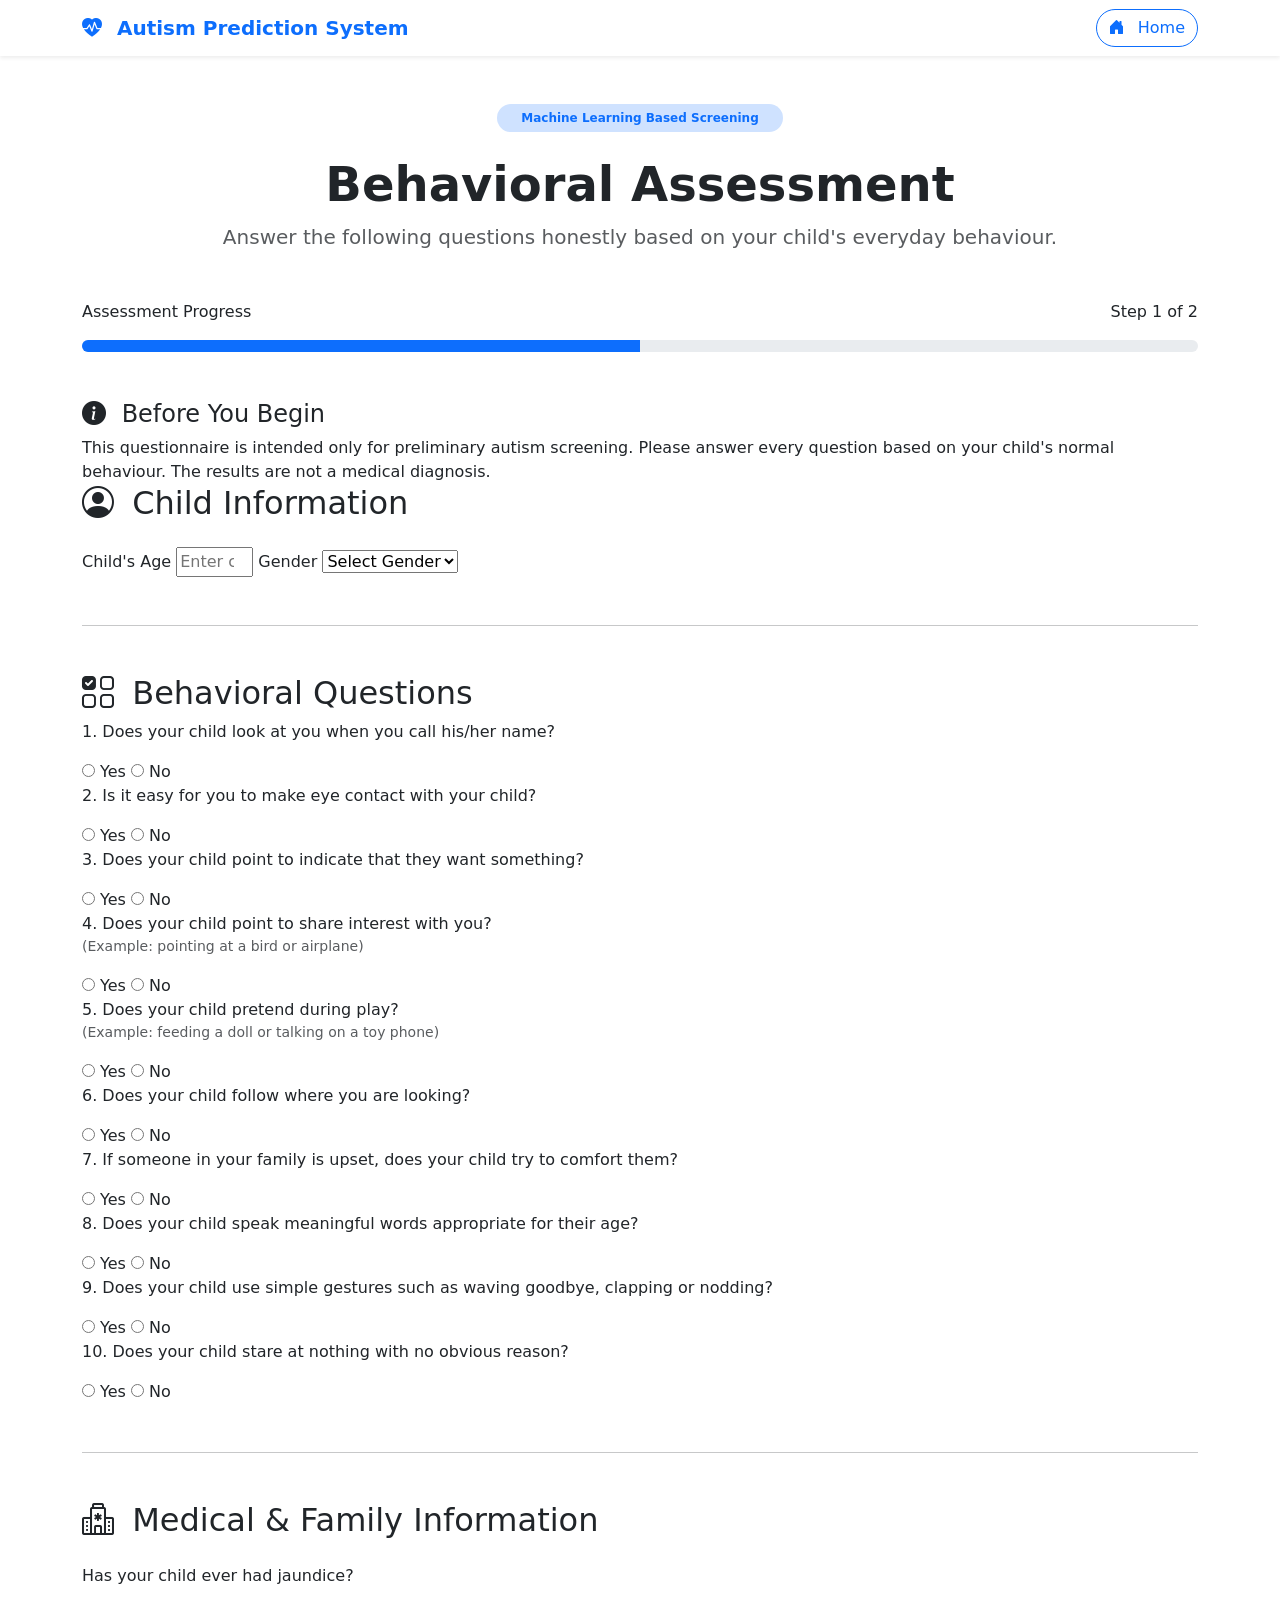
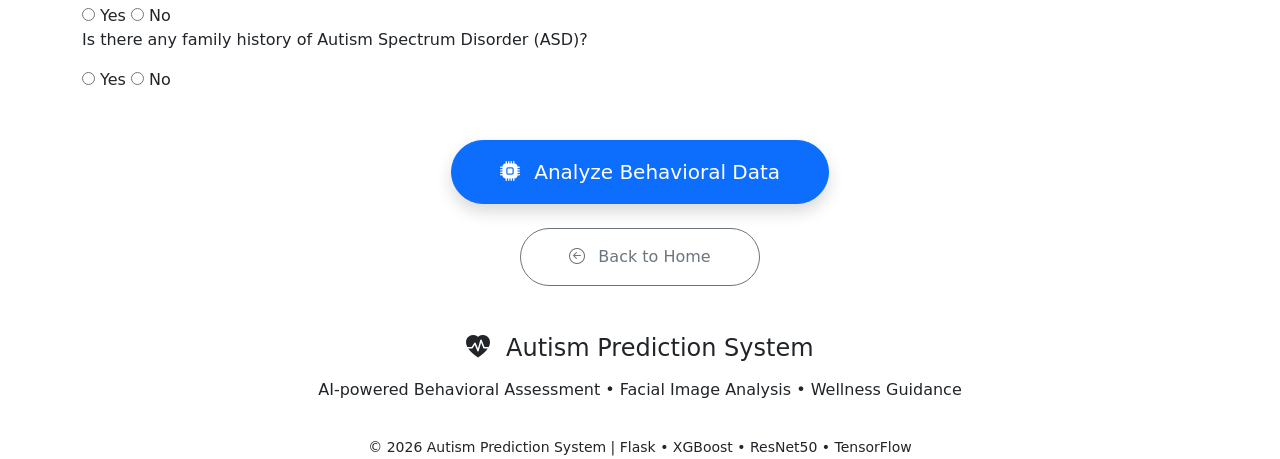
==== templates/questionnaire.html @ da72fbe8 "Initial commit" ====
<!DOCTYPE html>
<html lang="en">

<head>

<meta charset="UTF-8">

<meta name="viewport" content="width=device-width, initial-scale=1.0">

<title>Behavioral Assessment</title>

<link href="https://cdn.jsdelivr.net/npm/bootstrap@5.3.3/dist/css/bootstrap.min.css" rel="stylesheet">

<link rel="stylesheet"
href="https://cdn.jsdelivr.net/npm/bootstrap-icons@1.11.3/font/bootstrap-icons.min.css">

<link href="https://fonts.googleapis.com/css2?family=Poppins:wght@300;400;500;600;700;800&display=swap"
rel="stylesheet">

<link rel="stylesheet"
href="{{ url_for('static', filename='css/style.css') }}">

</head>

<body>

<!-- =========================
        NAVBAR
========================= -->

<nav class="navbar navbar-expand-lg bg-white shadow-sm sticky-top">

<div class="container">

<a class="navbar-brand fw-bold text-primary" href="/">

<i class="bi bi-heart-pulse-fill me-2"></i>

Autism Prediction System

</a>

<a href="/" class="btn btn-outline-primary rounded-pill">

<i class="bi bi-house-door-fill me-2"></i>

Home

</a>

</div>

</nav>

<!-- =========================
        HEADER
========================= -->

<section class="py-5">

<div class="container">

<div class="text-center">

<span class="badge bg-primary-subtle text-primary rounded-pill px-4 py-2">

Machine Learning Based Screening

</span>

<h1 class="display-5 fw-bold mt-4">

Behavioral Assessment

</h1>

<p class="text-muted fs-5">

Answer the following questions honestly based on your child's everyday behaviour.

</p>

</div>

<!-- Progress -->

<div class="result-card mt-5">

<div class="d-flex justify-content-between">

<span>

Assessment Progress

</span>

<span>

Step 1 of 2

</span>

</div>

<div class="progress mt-3" style="height:12px;">

<div class="progress-bar bg-primary"

style="width:50%;">

</div>

</div>

</div>

<!-- Information -->

<div class="info-box mt-5">

<h4>

<i class="bi bi-info-circle-fill me-2"></i>

Before You Begin

</h4>

<p class="mb-0">

This questionnaire is intended only for preliminary autism screening.
Please answer every question based on your child's normal behaviour.
The results are not a medical diagnosis.

</p>

</div>

<!-- =========================
        FORM
========================= -->

<form action="/behavioral-result" method="POST">

<h2 class="mb-4">

<i class="bi bi-person-circle me-2"></i>

Child Information

</h2>

<label>

Child's Age

</label>

<input
type="number"
name="Age"
placeholder="Enter child's age"
min="1"
max="18"
required>

<label>

Gender

</label>

<select name="Sex" required>

<option value="">

Select Gender

</option>

<option value="m">

Male

</option>

<option value="f">

Female

</option>

</select>

<hr class="my-5">

<h2>

<i class="bi bi-ui-checks-grid me-2"></i>

Behavioral Questions

</h2>

<!-- Question 1 -->

<div class="question-box">

<label>

1. Does your child look at you when you call his/her name?

</label>

<div class="mt-3">

<input type="radio" name="A1" value="1" required>

Yes

<input type="radio" name="A1" value="0">

No

</div>

</div>

<!-- Question 2 -->

<div class="question-box">

<label>

2. Is it easy for you to make eye contact with your child?

</label>

<div class="mt-3">

<input type="radio" name="A2" value="1" required>

Yes

<input type="radio" name="A2" value="0">

No

</div>

</div>

<!-- Question 3 -->

<div class="question-box">

<label>

3. Does your child point to indicate that they want something?

</label>

<div class="mt-3">

<input type="radio" name="A3" value="1" required>

Yes

<input type="radio" name="A3" value="0">

No

</div>

</div>

<!-- Question 4 -->

<div class="question-box">

<label>

4. Does your child point to share interest with you?

<small class="d-block text-muted">

(Example: pointing at a bird or airplane)

</small>

</label>

<div class="mt-3">

<input type="radio" name="A4" value="1" required>

Yes

<input type="radio" name="A4" value="0">

No

</div>

</div>

<!-- Question 5 -->

<div class="question-box">

<label>

5. Does your child pretend during play?

<small class="d-block text-muted">

(Example: feeding a doll or talking on a toy phone)

</small>

</label>

<div class="mt-3">

<input type="radio" name="A5" value="1" required>

Yes

<input type="radio" name="A5" value="0">

No

</div>

</div>
<!-- Question 6 -->

<div class="question-box">

<label>

6. Does your child follow where you are looking?

</label>

<div class="mt-3">

<input type="radio" name="A6" value="1" required>

Yes

<input type="radio" name="A6" value="0">

No

</div>

</div>

<!-- Question 7 -->

<div class="question-box">

<label>

7. If someone in your family is upset, does your child try to comfort them?

</label>

<div class="mt-3">

<input type="radio" name="A7" value="1" required>

Yes

<input type="radio" name="A7" value="0">

No

</div>

</div>

<!-- Question 8 -->

<div class="question-box">

<label>

8. Does your child speak meaningful words appropriate for their age?

</label>

<div class="mt-3">

<input type="radio" name="A8" value="1" required>

Yes

<input type="radio" name="A8" value="0">

No

</div>

</div>

<!-- Question 9 -->

<div class="question-box">

<label>

9. Does your child use simple gestures such as waving goodbye,
clapping or nodding?

</label>

<div class="mt-3">

<input type="radio" name="A9" value="1" required>

Yes

<input type="radio" name="A9" value="0">

No

</div>

</div>

<!-- Question 10 -->

<div class="question-box">

<label>

10. Does your child stare at nothing with no obvious reason?

</label>

<div class="mt-3">

<input type="radio" name="A10" value="1" required>

Yes

<input type="radio" name="A10" value="0">

No

</div>

</div>

<hr class="my-5">

<h2 class="mb-4">

<i class="bi bi-hospital me-2"></i>

Medical & Family Information

</h2>

<div class="question-box">

<label>

Has your child ever had jaundice?

</label>

<div class="mt-3">

<input type="radio"
name="Jauundice"
value="yes"
required>

Yes

<input type="radio"
name="Jauundice"
value="no">

No

</div>

</div>

<div class="question-box">

<label>

Is there any family history of Autism Spectrum Disorder (ASD)?

</label>

<div class="mt-3">

<input type="radio"
name="Family_ASD"
value="yes"
required>

Yes

<input type="radio"
name="Family_ASD"
value="no">

No

</div>

</div>

<div class="text-center mt-5">

<button
class="btn btn-primary btn-lg rounded-pill px-5 py-3 shadow"
type="submit">

<i class="bi bi-cpu-fill me-2"></i>

Analyze Behavioral Data

</button>

</div>

<div class="text-center mt-4">

<a href="/"
class="btn btn-outline-secondary rounded-pill px-5 py-3">

<i class="bi bi-arrow-left-circle me-2"></i>

Back to Home

</a>

</div>

</form>

</div>

</section>

<footer>

<div class="container text-center">

<h4 class="mb-3">

<i class="bi bi-heart-pulse-fill me-2"></i>

Autism Prediction System

</h4>

<p>

AI-powered Behavioral Assessment • Facial Image Analysis • Wellness Guidance

</p>

<hr class="border-light opacity-25">

<small>

© 2026 Autism Prediction System |
Flask • XGBoost • ResNet50 • TensorFlow

</small>

</div>

</footer>

<script src="https://cdn.jsdelivr.net/npm/bootstrap@5.3.3/dist/js/bootstrap.bundle.min.js"></script>

</body>

</html>
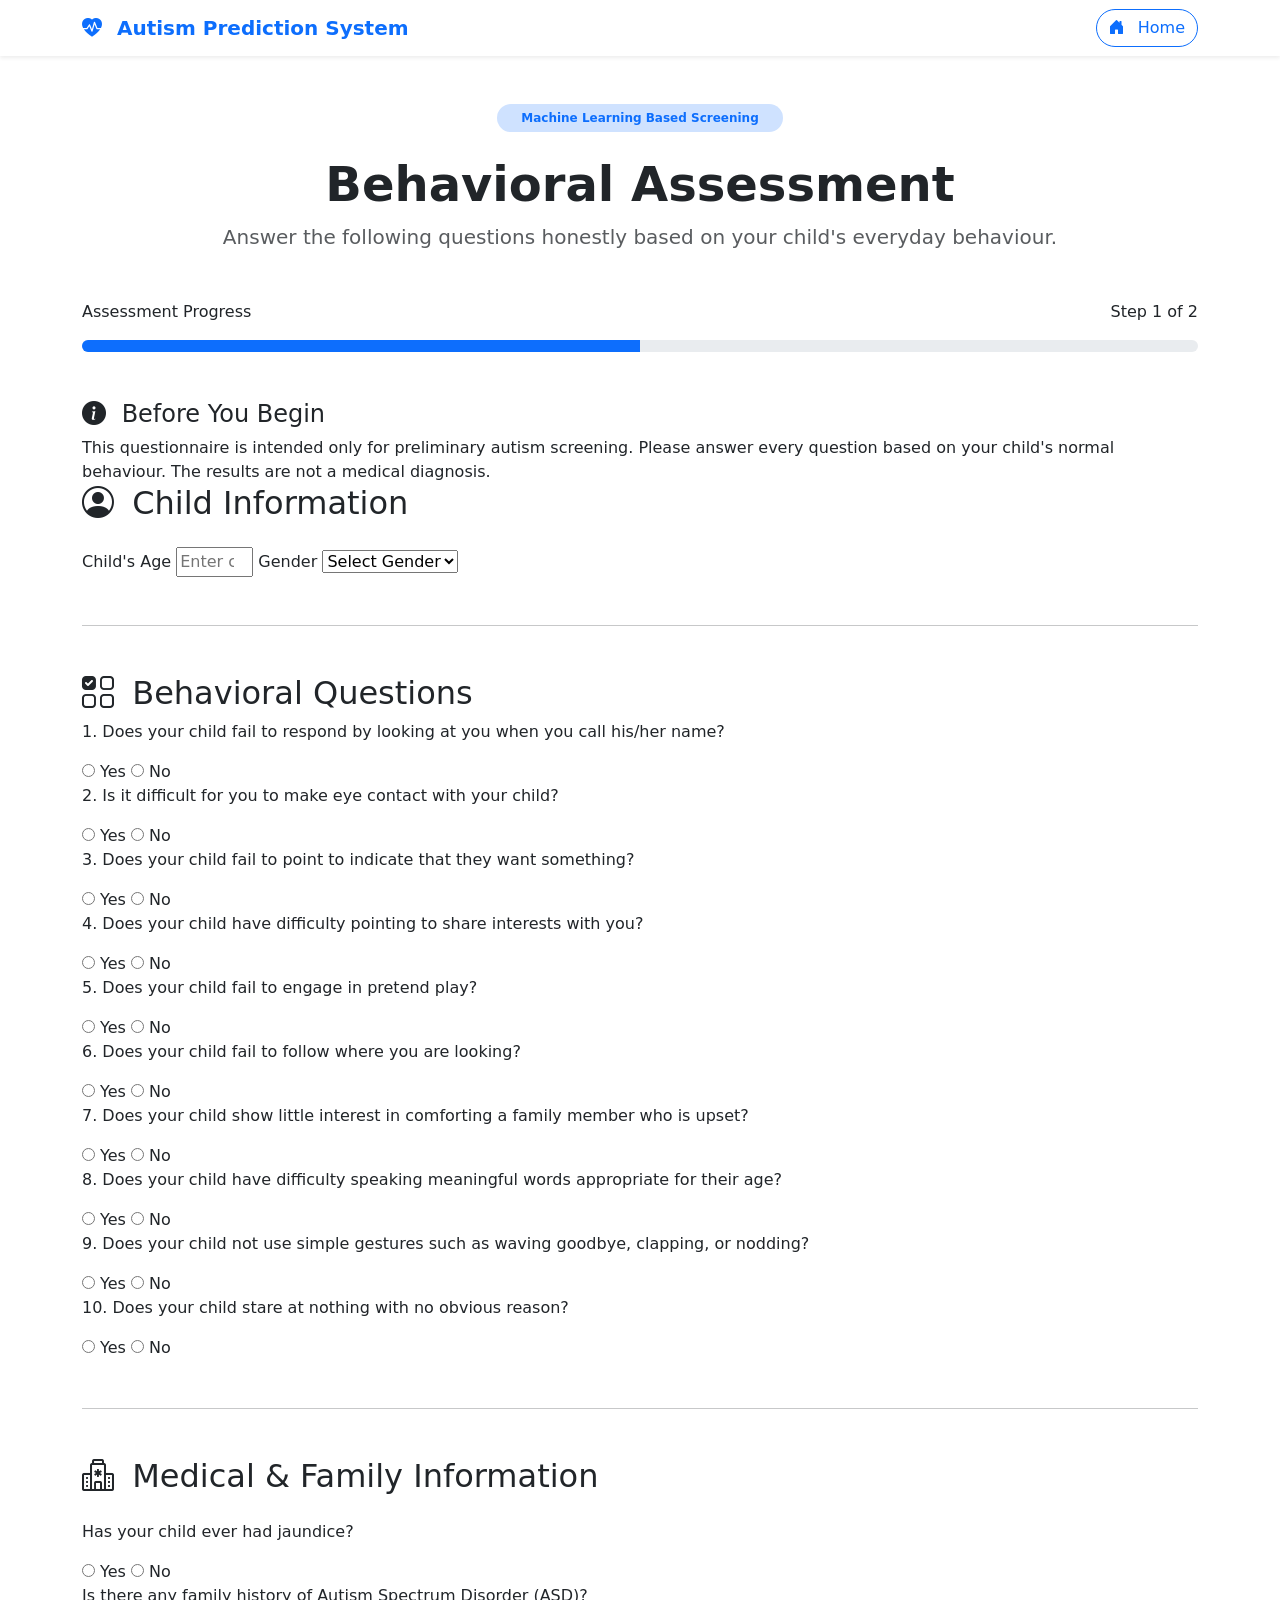
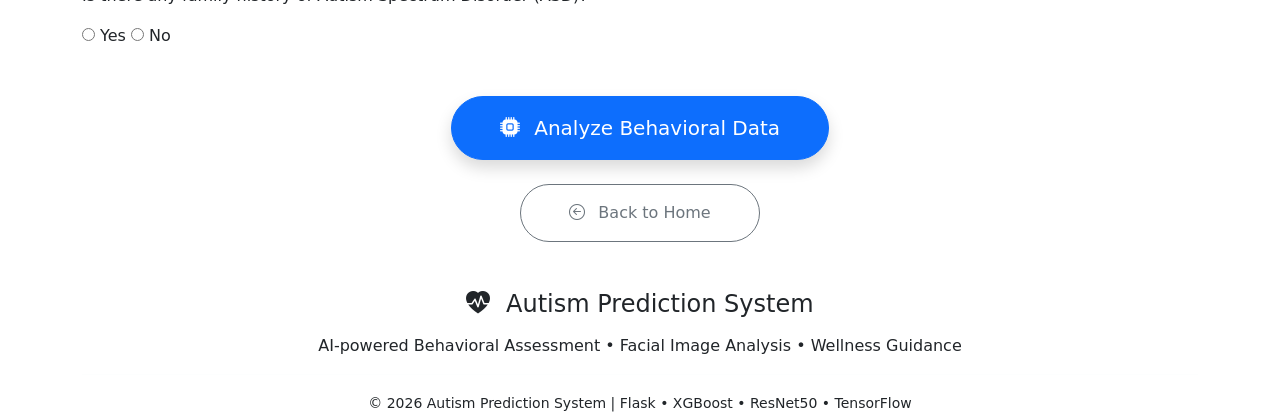
==== commit 80f38f87: "Added AI wellness guidance and hospital recommendation system" ====
--- a/templates/questionnaire.html
+++ b/templates/questionnaire.html
@@ -208,7 +208,7 @@
 
 <label>
 
-1. Does your child look at you when you call his/her name?
+1. Does your child fail to respond by looking at you when you call his/her name?
 
 </label>
 
@@ -232,7 +232,7 @@
 
 <label>
 
-2. Is it easy for you to make eye contact with your child?
+2. Is it difficult for you to make eye contact with your child?
 
 </label>
 
@@ -256,7 +256,7 @@
 
 <label>
 
-3. Does your child point to indicate that they want something?
+3. Does your child fail to point to indicate that they want something?
 
 </label>
 
@@ -280,13 +280,9 @@
 
 <label>
 
-4. Does your child point to share interest with you?
-
-<small class="d-block text-muted">
-
-(Example: pointing at a bird or airplane)
-
-</small>
+4. Does your child have difficulty pointing to share interests with you?
+
+
 
 </label>
 
@@ -310,13 +306,9 @@
 
 <label>
 
-5. Does your child pretend during play?
-
-<small class="d-block text-muted">
-
-(Example: feeding a doll or talking on a toy phone)
-
-</small>
+5. Does your child fail to engage in pretend play?
+
+
 
 </label>
 
@@ -339,7 +331,7 @@
 
 <label>
 
-6. Does your child follow where you are looking?
+6. Does your child fail to follow where you are looking?
 
 </label>
 
@@ -363,7 +355,7 @@
 
 <label>
 
-7. If someone in your family is upset, does your child try to comfort them?
+7. Does your child show little interest in comforting a family member who is upset?
 
 </label>
 
@@ -387,7 +379,7 @@
 
 <label>
 
-8. Does your child speak meaningful words appropriate for their age?
+8. Does your child have difficulty speaking meaningful words appropriate for their age?
 
 </label>
 
@@ -411,8 +403,7 @@
 
 <label>
 
-9. Does your child use simple gestures such as waving goodbye,
-clapping or nodding?
+9. Does your child not use simple gestures such as waving goodbye, clapping, or nodding?
 
 </label>
 
